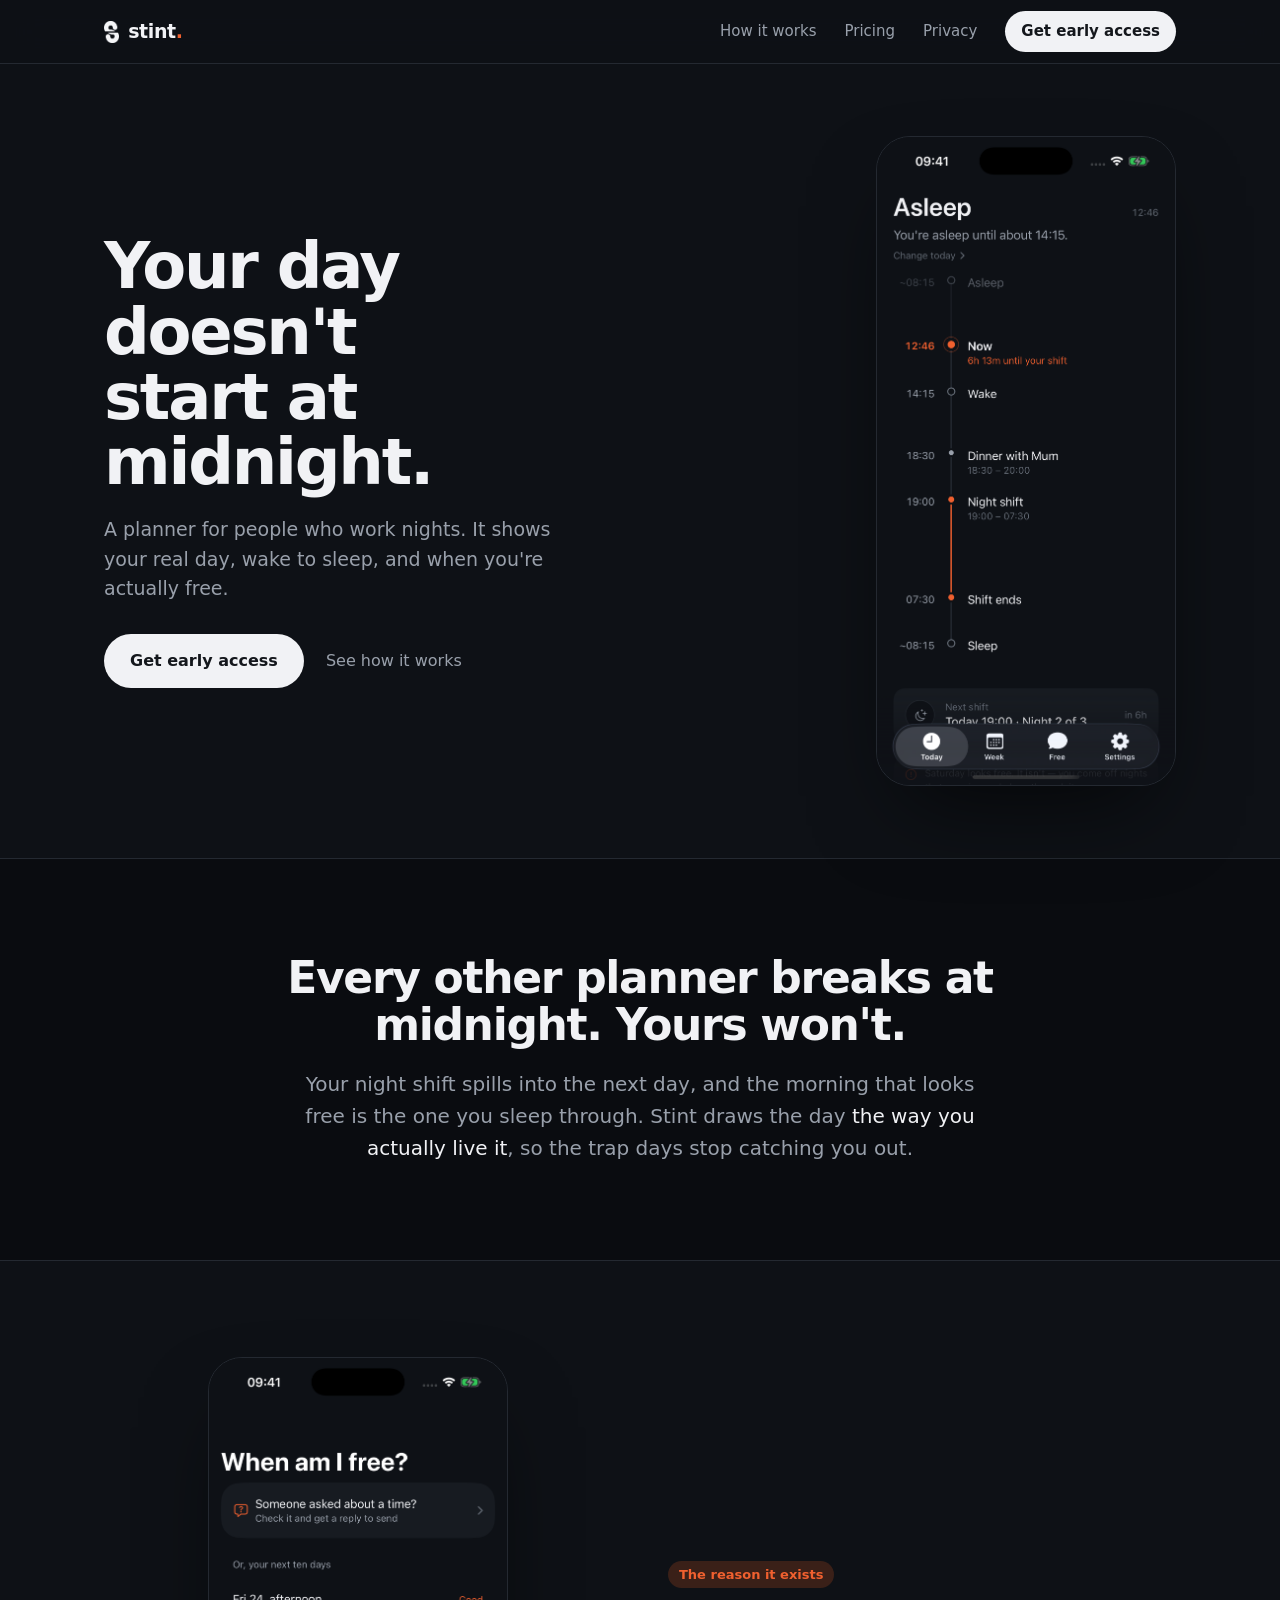
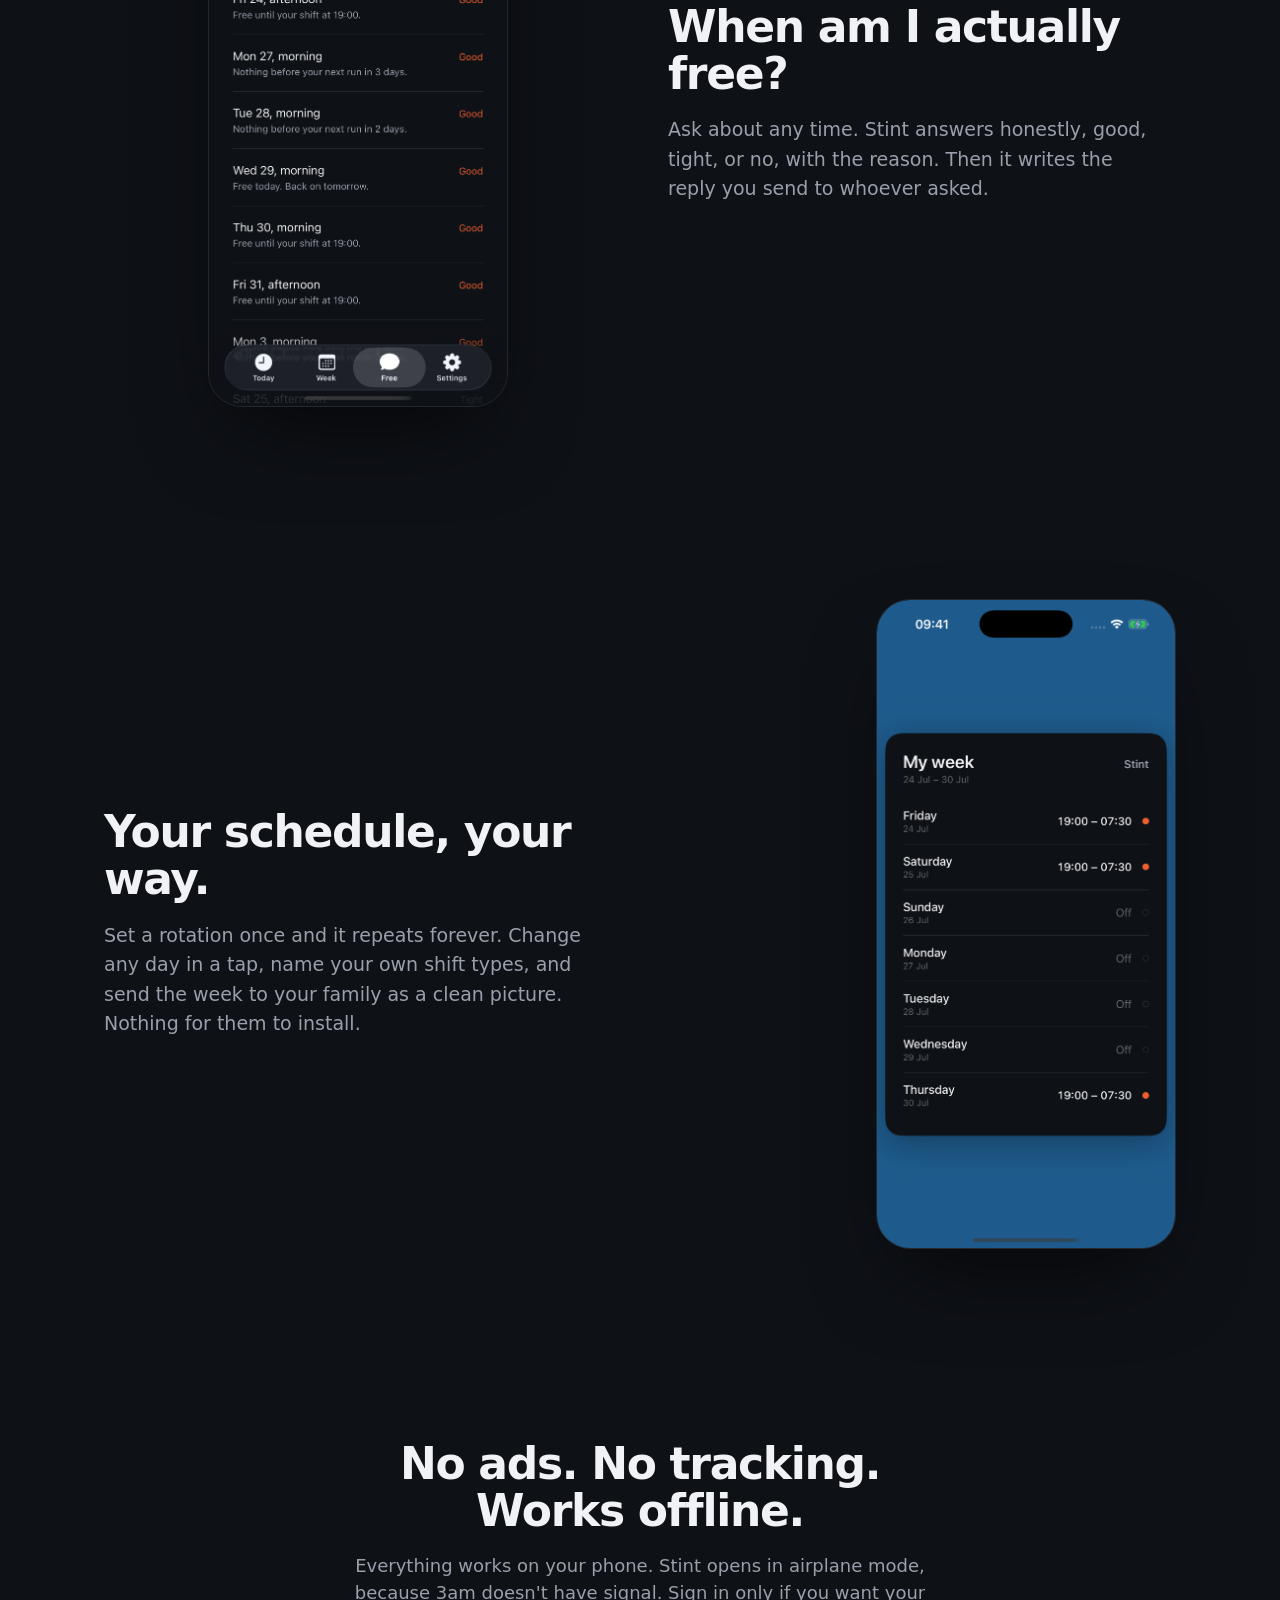
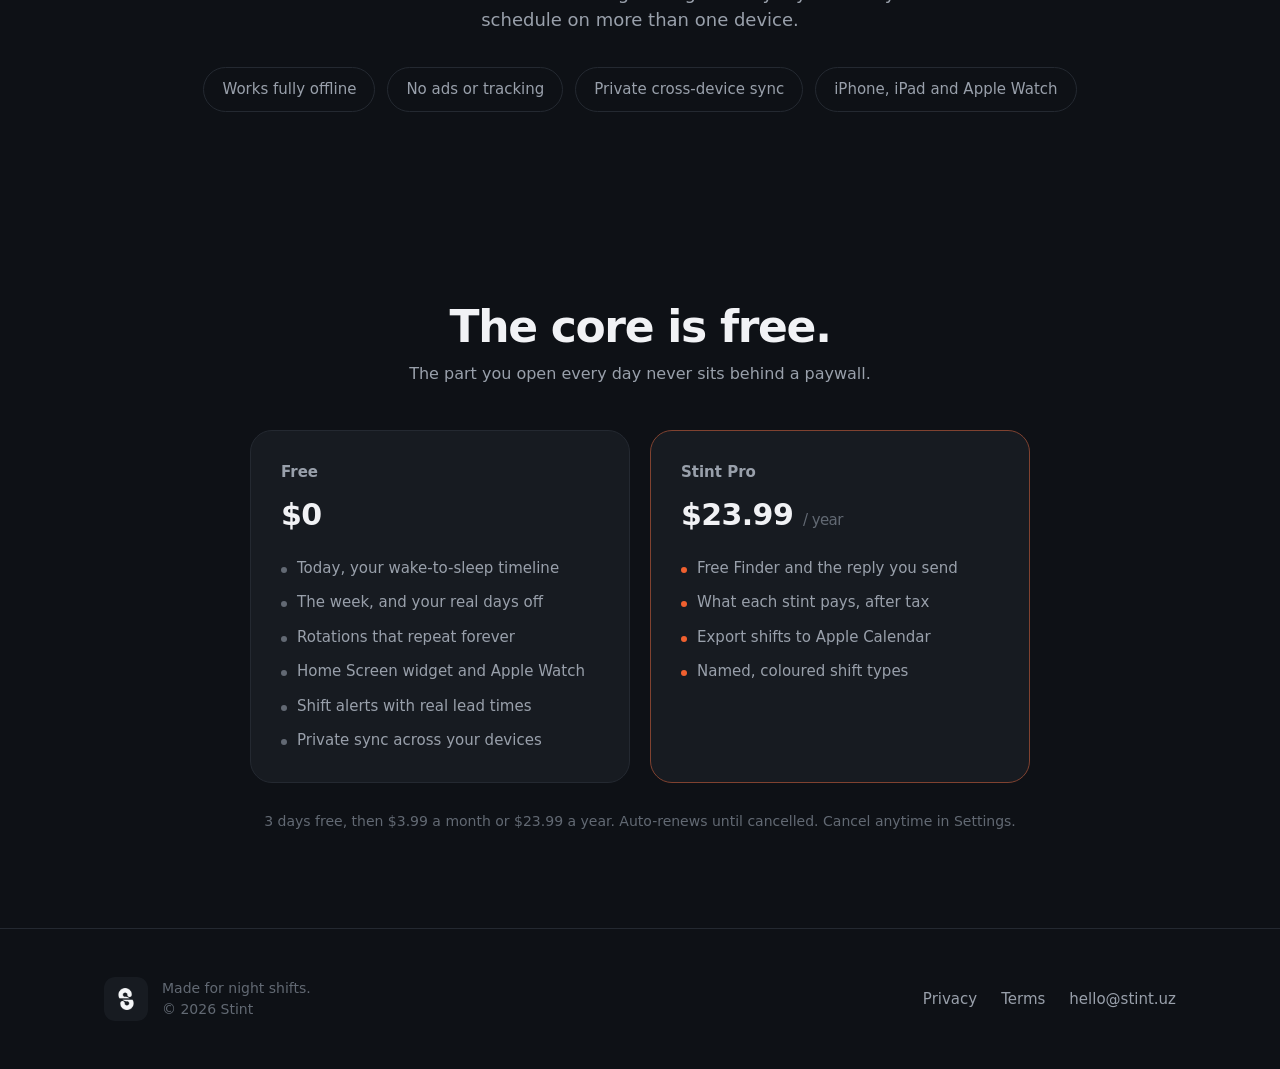
==== index.html @ 85cf30b4 "Stint marketing site (stint.uz): landing, privacy, terms Static HTML/CSS for stint.uz — landing page" ====
<!DOCTYPE html>
<html lang="en">
<head>
  <meta charset="UTF-8" />
  <meta name="viewport" content="width=device-width, initial-scale=1" />
  <title>Stint — a planner for people who work nights</title>
  <meta name="description" content="Stint is a native iOS planner for shift workers. It shows your real day, wake to sleep, draws how overnight shifts spill into the next day, and answers when you're actually free. No account, no servers, works offline." />
  <meta name="theme-color" content="#0E1116" />
  <meta property="og:title" content="Stint — when are you actually free?" />
  <meta property="og:description" content="A planner for people who work nights. Your real day, wake to sleep, and an honest answer to when you're free." />
  <meta property="og:type" content="website" />
  <meta property="og:image" content="img/icon.png" />
  <link rel="icon" type="image/png" href="img/icon.png" />
  <link rel="apple-touch-icon" href="img/icon.png" />
  <link rel="stylesheet" href="style.css" />
</head>
<body>
  <nav class="nav">
    <div class="wrap">
      <a class="wordmark" href="/"><img class="mark" src="img/mark.png" alt="" /><span>stint<span class="dot">.</span></span></a>
      <div class="nav-links">
        <a class="hide-sm" href="#how">How it works</a>
        <a class="hide-sm" href="#pricing">Pricing</a>
        <a class="hide-sm" href="privacy.html">Privacy</a>
        <a class="nav-cta" href="mailto:hello@stint.uz?subject=Stint%20early%20access">Get early access</a>
      </div>
    </div>
  </nav>

  <!-- Hero: asymmetric split -->
  <header class="hero">
    <div class="wrap">
      <div class="copy reveal">
        <h1>Your day doesn't<br />start at midnight.</h1>
        <p class="lead">A planner for people who work nights. It shows your real day, wake to sleep, and when you're actually free.</p>
        <div class="hero-actions">
          <a class="pill" href="mailto:hello@stint.uz?subject=Stint%20early%20access">Get early access</a>
          <a class="ghost" href="#how">See how it works</a>
        </div>
      </div>
      <div class="art phone-right reveal">
        <img class="shot phone" src="img/today.png" width="300" alt="The Stint Today screen: a wake-to-sleep timeline showing sleep, a personal plan, and a night shift." />
      </div>
    </div>
  </header>

  <!-- Wedge: editorial manifesto band -->
  <section class="manifesto">
    <div class="wrap reveal">
      <h2>Every other planner breaks at midnight. Yours won't.</h2>
      <p>Your night shift spills into the next day, and the morning that looks free is the one you sleep through. Stint draws the day <span class="accent">the way you actually live it</span>, so the trap days stop catching you out.</p>
    </div>
  </section>

  <!-- Free Finder: split, phone left -->
  <section class="feature reverse" id="how">
    <div class="wrap">
      <div class="copy reveal">
        <span class="chip">The reason it exists</span>
        <h2>When am I actually free?</h2>
        <p class="lead">Ask about any time. Stint answers honestly, good, tight, or no, with the reason. Then it writes the reply you send to whoever asked.</p>
      </div>
      <div class="art reveal">
        <img class="shot phone" src="img/free.png" width="300" alt="The Free screen listing upcoming windows, each with an honest verdict and a plain-language reason." />
      </div>
    </div>
  </section>

  <!-- Schedule + share: split, phone right -->
  <section class="feature">
    <div class="wrap">
      <div class="copy reveal">
        <h2>Your schedule, your way.</h2>
        <p class="lead">Set a rotation once and it repeats forever. Change any day in a tap, name your own shift types, and send the week to your family as a clean picture. Nothing for them to install.</p>
      </div>
      <div class="art phone-right reveal">
        <img class="shot phone" src="img/week.png" width="300" alt="A shareable image of the week's shifts, ready to send to family." />
      </div>
    </div>
  </section>

  <!-- Honesty band -->
  <section class="honesty">
    <div class="wrap reveal">
      <h2>No ads. No tracking. Works offline.</h2>
      <p>Everything works on your phone. Stint opens in airplane mode, because 3am doesn't have signal. Sign in only if you want your schedule on more than one device.</p>
      <div class="row">
        <span class="tag">Works fully offline</span>
        <span class="tag">No ads or tracking</span>
        <span class="tag">Private cross-device sync</span>
        <span class="tag">iPhone, iPad and Apple Watch</span>
      </div>
    </div>
  </section>

  <!-- Pricing -->
  <section class="pricing" id="pricing">
    <div class="wrap">
      <h2 class="reveal">The core is free.</h2>
      <p class="sub reveal">The part you open every day never sits behind a paywall.</p>
      <div class="tiers reveal">
        <div class="tier">
          <div class="name">Free</div>
          <div class="price">$0</div>
          <ul>
            <li>Today, your wake-to-sleep timeline</li>
            <li>The week, and your real days off</li>
            <li>Rotations that repeat forever</li>
            <li>Home Screen widget and Apple Watch</li>
            <li>Shift alerts with real lead times</li>
            <li>Private sync across your devices</li>
          </ul>
        </div>
        <div class="tier pro">
          <div class="name">Stint Pro</div>
          <div class="price">$23.99 <small>/ year</small></div>
          <ul>
            <li>Free Finder and the reply you send</li>
            <li>What each stint pays, after tax</li>
            <li>Export shifts to Apple Calendar</li>
            <li>Named, coloured shift types</li>
          </ul>
        </div>
      </div>
      <p class="fine reveal">3 days free, then $3.99 a month or $23.99 a year. Auto-renews until cancelled. Cancel anytime in Settings.</p>
    </div>
  </section>

  <footer>
    <div class="wrap">
      <div class="foot-brand">
        <img src="img/icon.png" alt="Stint app icon" width="44" height="44" />
        <span class="foot-note">Made for night shifts.<br />&copy; 2026 Stint</span>
      </div>
      <div class="foot-links">
        <a href="privacy.html">Privacy</a>
        <a href="terms.html">Terms</a>
        <a href="mailto:hello@stint.uz">hello@stint.uz</a>
      </div>
    </div>
  </footer>

  <script>
    // Reveal on scroll via IntersectionObserver (no scroll listeners). Content is
    // visible by default; we opt into the animation only when motion is welcome,
    // so a JS hiccup can never leave a section blank.
    const reduce = window.matchMedia('(prefers-reduced-motion: reduce)').matches;
    if (!reduce) {
      document.body.classList.add('reveal-on');
      const io = new IntersectionObserver((entries) => {
        for (const e of entries) {
          if (e.isIntersecting) { e.target.classList.add('in'); io.unobserve(e.target); }
        }
      }, { threshold: 0.15 });
      document.querySelectorAll('.reveal').forEach((el) => io.observe(el));
    }
  </script>
</body>
</html>
---- style.css ----
/* Stint — marketing site. Brand tokens from docs/02-BRAND.md, dark-first (the
   app's native habitat is 3am). One accent (Signal orange), used sparingly.
   System font (SF on Apple devices) to match the app. No em-dashes anywhere. */

:root {
  --canvas: #0E1116;
  --surface: #171B21;
  --surface-2: #1B2027;
  --ink: #F1F2F5;
  --ink2: #99A0AB;
  --ink3: #626973;
  --hairline: #242931;
  --signal: #F0602F;
  --signal-soft: #3A2018;
  --cta: #F1F2F5;
  --on-cta: #14171C;
  --sky-night: #0A0C10;
  --radius: 16px;
  --pill: 999px;
  --max: 1120px;
  font-family: -apple-system, BlinkMacSystemFont, "SF Pro Display", "SF Pro Text",
    system-ui, "Segoe UI", sans-serif;
}

* { box-sizing: border-box; margin: 0; padding: 0; }

html { scroll-behavior: smooth; -webkit-font-smoothing: antialiased; }

body {
  background: var(--canvas);
  color: var(--ink);
  line-height: 1.5;
  overflow-x: hidden;
}

a { color: inherit; text-decoration: none; }

.wrap { width: 100%; max-width: var(--max); margin: 0 auto; padding: 0 24px; }

/* ---------- Nav ---------- */
.nav {
  position: sticky; top: 0; z-index: 40;
  height: 64px; display: flex; align-items: center;
  background: rgba(14, 17, 22, 0.72);
  backdrop-filter: saturate(160%) blur(18px);
  -webkit-backdrop-filter: saturate(160%) blur(18px);
  border-bottom: 1px solid var(--hairline);
}
.nav .wrap { display: flex; align-items: center; justify-content: space-between; }
.wordmark { display: inline-flex; align-items: center; gap: 9px; font-weight: 600; font-size: 19px; letter-spacing: -0.02em; }
.wordmark .mark { height: 22px; width: auto; display: block; }
.wordmark .dot { color: var(--signal); }
.nav-links { display: flex; align-items: center; gap: 28px; }
.nav-links a { color: var(--ink2); font-size: 15px; transition: color .2s ease; }
.nav-links a:hover { color: var(--ink); }
.nav-cta {
  background: var(--cta); color: var(--on-cta) !important;
  padding: 9px 16px; border-radius: var(--pill); font-weight: 600; font-size: 14px;
  transition: transform .2s cubic-bezier(.16,1,.3,1), opacity .2s ease;
}
.nav-cta:hover { opacity: .92; }
.nav-cta:active { transform: scale(.97); }
@media (max-width: 680px) { .nav-links .hide-sm { display: none; } }

/* ---------- Buttons ---------- */
.pill {
  display: inline-flex; align-items: center; gap: 8px;
  background: var(--cta); color: var(--on-cta);
  padding: 15px 26px; border-radius: var(--pill);
  font-weight: 600; font-size: 16px;
  transition: transform .2s cubic-bezier(.16,1,.3,1), opacity .2s ease;
}
.pill:hover { opacity: .93; }
.pill:active { transform: translateY(1px) scale(.99); }
.ghost { color: var(--ink2); font-weight: 500; font-size: 16px; transition: color .2s ease; }
.ghost:hover { color: var(--ink); }

/* ---------- Sections ---------- */
section { padding: 96px 0; }
.eyebrow { color: var(--ink3); font-size: 13px; font-weight: 500; letter-spacing: .01em; margin-bottom: 14px; }

h1 { font-size: clamp(40px, 6.4vw, 64px); line-height: 1.02; letter-spacing: -0.035em; font-weight: 600; }
h2 { font-size: clamp(30px, 4.4vw, 44px); line-height: 1.06; letter-spacing: -0.03em; font-weight: 600; }
.lead { color: var(--ink2); font-size: clamp(17px, 2.1vw, 19px); line-height: 1.55; max-width: 40ch; }

/* Hero */
.hero { padding-top: 72px; padding-bottom: 72px; }
.hero .wrap { display: grid; grid-template-columns: 1.05fr 0.95fr; gap: 48px; align-items: center; }
.hero h1 { margin-bottom: 20px; }
.hero .lead { margin-bottom: 30px; }
.hero-actions { display: flex; align-items: center; gap: 22px; }
.shot { border-radius: 34px; border: 1px solid var(--hairline); box-shadow: 0 40px 90px -30px rgba(0,0,0,.7); display: block; width: 100%; }
.phone { max-width: 300px; margin: 0 auto; }
.phone-right { justify-self: end; }
@media (max-width: 860px) {
  .hero .wrap { grid-template-columns: 1fr; gap: 40px; }
  .phone { max-width: 260px; }
  .hero-actions { justify-content: flex-start; }
}

/* Manifesto band */
.manifesto { background: var(--sky-night); border-top: 1px solid var(--hairline); border-bottom: 1px solid var(--hairline); }
.manifesto .wrap { max-width: 760px; text-align: center; }
.manifesto h2 { margin-bottom: 20px; }
.manifesto p { color: var(--ink2); font-size: clamp(17px, 2.2vw, 20px); line-height: 1.6; max-width: 62ch; margin: 0 auto; }
.manifesto .accent { color: var(--ink); }

/* Feature split */
.feature .wrap { display: grid; grid-template-columns: 1fr 1fr; gap: 56px; align-items: center; }
.feature.reverse .wrap .copy { order: 2; }
.feature.reverse .wrap .art { order: 1; }
.feature .copy h2 { margin-bottom: 18px; }
.chip { display: inline-block; color: var(--signal); background: var(--signal-soft); font-size: 13px; font-weight: 600; padding: 4px 11px; border-radius: var(--pill); margin-bottom: 16px; }
@media (max-width: 860px) {
  .feature .wrap { grid-template-columns: 1fr; gap: 36px; }
  .feature.reverse .wrap .copy { order: 1; }
  .feature.reverse .wrap .art { order: 2; }
}

/* Honesty band */
.honesty { text-align: center; }
.honesty h2 { max-width: 20ch; margin: 0 auto 18px; }
.honesty p { color: var(--ink2); font-size: 18px; max-width: 52ch; margin: 0 auto; }
.honesty .row { display: flex; justify-content: center; flex-wrap: wrap; gap: 12px; margin-top: 34px; }
.tag { border: 1px solid var(--hairline); color: var(--ink2); border-radius: var(--pill); padding: 10px 18px; font-size: 15px; font-weight: 500; }

/* Pricing */
.pricing { text-align: center; }
.pricing > .wrap > h2 { margin-bottom: 12px; }
.pricing .sub { color: var(--ink2); margin-bottom: 44px; }
.tiers { display: grid; grid-template-columns: 1fr 1fr; gap: 20px; max-width: 780px; margin: 0 auto; text-align: left; }
.tier { border: 1px solid var(--hairline); border-radius: 22px; padding: 30px; background: var(--surface); }
.tier.pro { border-color: color-mix(in srgb, var(--signal) 45%, var(--hairline)); }
.tier .name { font-size: 15px; color: var(--ink2); font-weight: 600; }
.tier .price { font-size: 30px; font-weight: 600; letter-spacing: -0.02em; margin: 8px 0 4px; font-variant-numeric: tabular-nums; }
.tier .price small { font-size: 15px; color: var(--ink3); font-weight: 500; }
.tier ul { list-style: none; margin-top: 20px; display: grid; gap: 12px; }
.tier li { color: var(--ink2); font-size: 15px; display: flex; gap: 10px; align-items: baseline; }
.tier li::before { content: ""; width: 6px; height: 6px; border-radius: 50%; flex: none; margin-top: 7px; background: var(--ink3); }
.tier.pro li::before { background: var(--signal); }
.pricing .fine { color: var(--ink3); font-size: 14px; margin-top: 28px; }
@media (max-width: 680px) { .tiers { grid-template-columns: 1fr; } }

/* Footer */
footer { border-top: 1px solid var(--hairline); padding: 48px 0; }
footer .wrap { display: flex; justify-content: space-between; align-items: center; gap: 20px; flex-wrap: wrap; }
.foot-brand { display: flex; align-items: center; gap: 14px; }
.foot-brand img { width: 44px; height: 44px; border-radius: 11px; display: block; }
.foot-links { display: flex; gap: 24px; }
.foot-links a { color: var(--ink2); font-size: 15px; transition: color .2s ease; }
.foot-links a:hover { color: var(--ink); }
.foot-note { color: var(--ink3); font-size: 14px; }

/* Reveal on scroll. Progressive enhancement: content is visible by default, and
   only the `reveal-on` class (added by JS, and never under reduced motion) opts
   into the hidden-start. So if JS fails or is slow, nothing is ever blank. */
.reveal { transition: opacity .7s cubic-bezier(.16,1,.3,1), transform .7s cubic-bezier(.16,1,.3,1); }
body.reveal-on .reveal { opacity: 0; transform: translateY(18px); }
body.reveal-on .reveal.in { opacity: 1; transform: none; }
@media (prefers-reduced-motion: reduce) {
  html { scroll-behavior: auto; }
  .reveal { transition: none; }
}

/* Legal pages */
.legal { max-width: 720px; margin: 0 auto; padding: 64px 24px 96px; }
.legal a.back { color: var(--ink2); font-size: 15px; }
.legal h1 { font-size: clamp(32px, 5vw, 44px); margin: 24px 0 8px; }
.legal .updated { color: var(--ink3); font-size: 14px; margin-bottom: 40px; }
.legal h2 { font-size: 21px; margin: 36px 0 12px; letter-spacing: -0.01em; }
.legal p, .legal li { color: var(--ink2); font-size: 16px; line-height: 1.7; margin-bottom: 12px; }
.legal ul { padding-left: 20px; margin-bottom: 12px; }
.legal strong { color: var(--ink); font-weight: 600; }
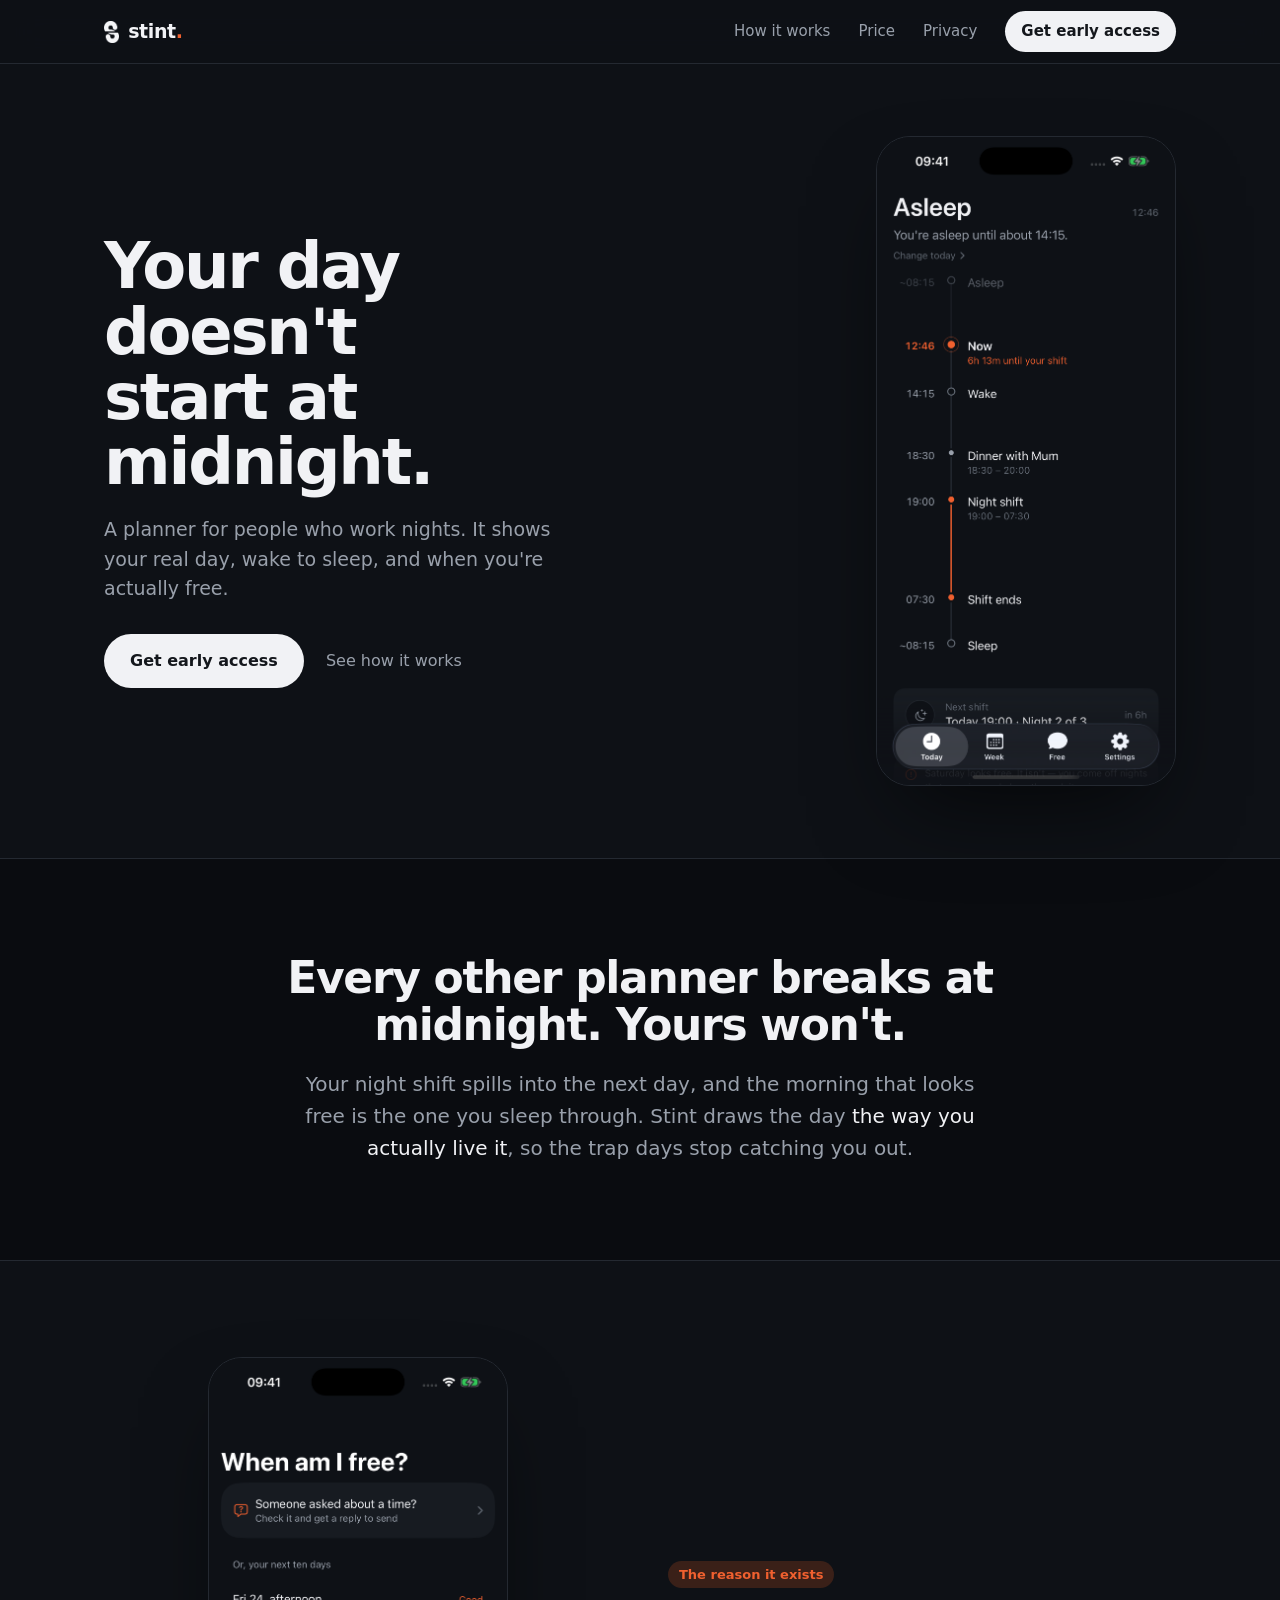
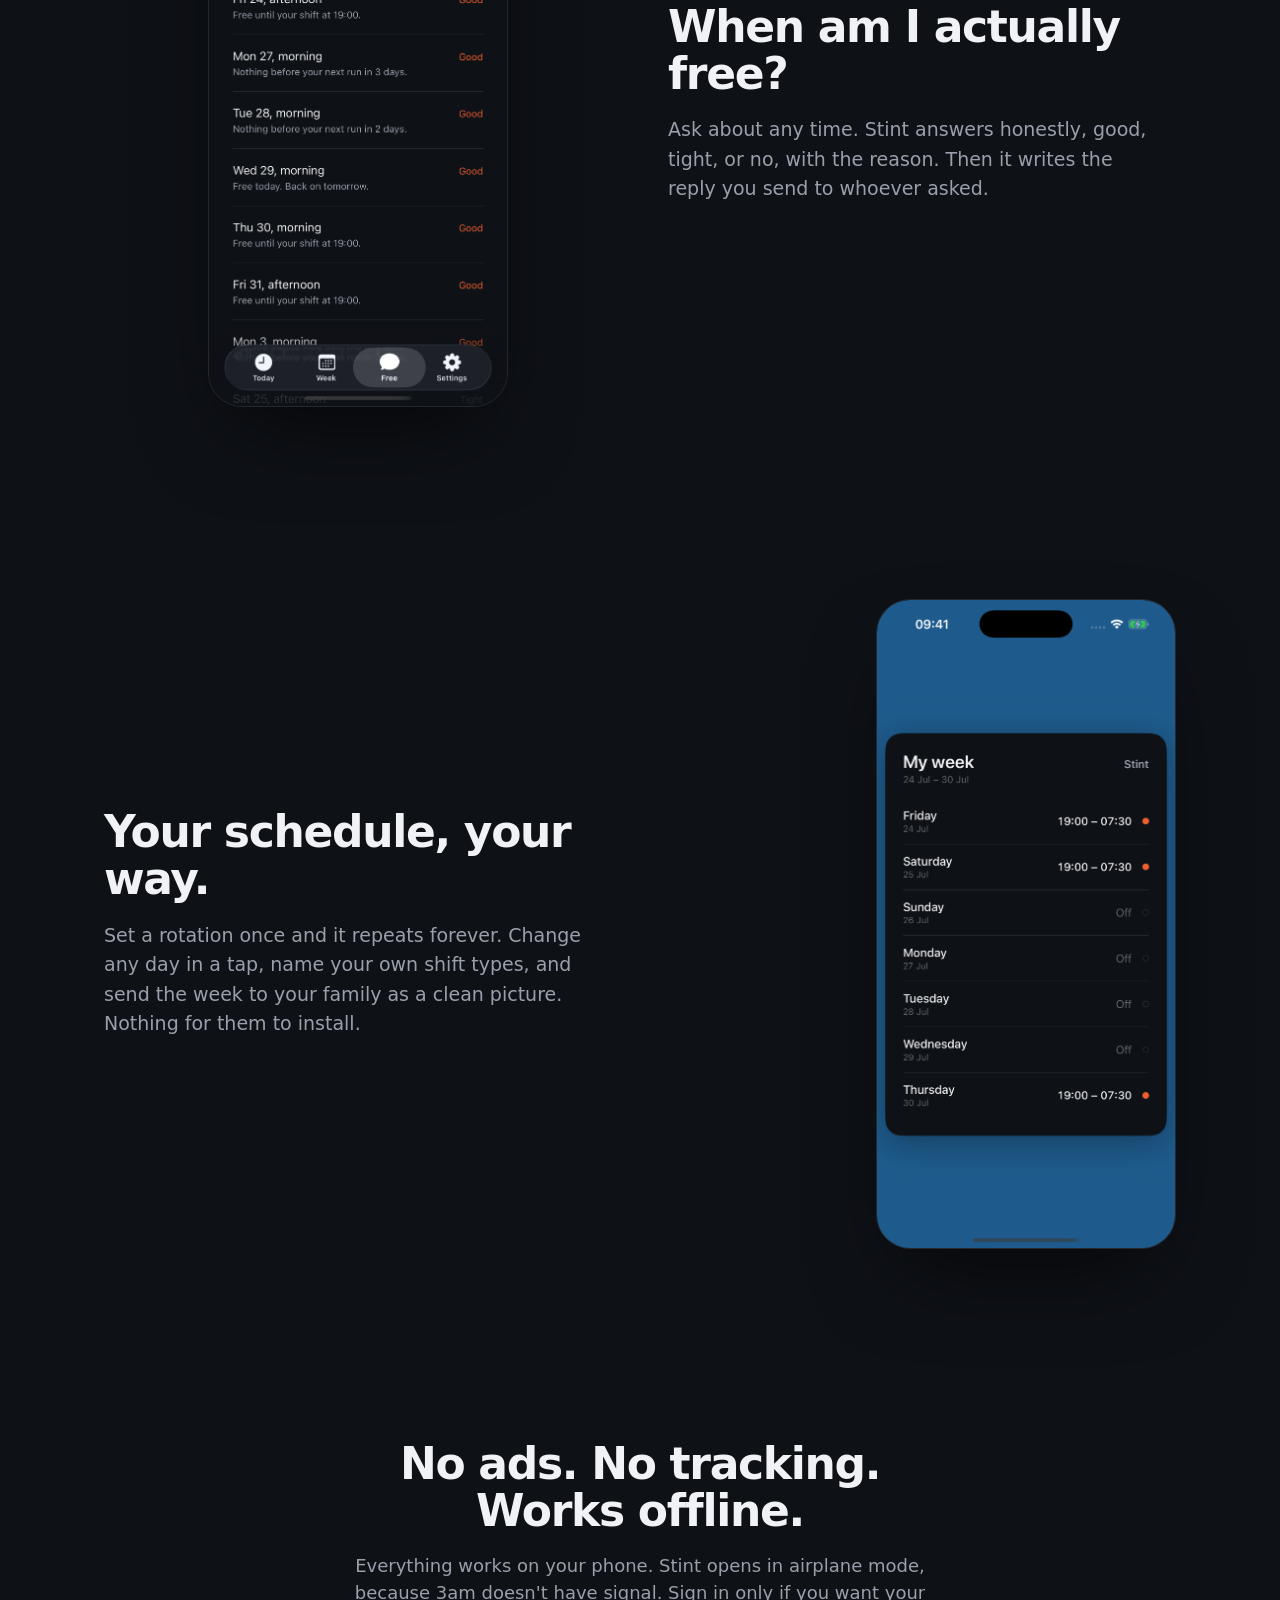
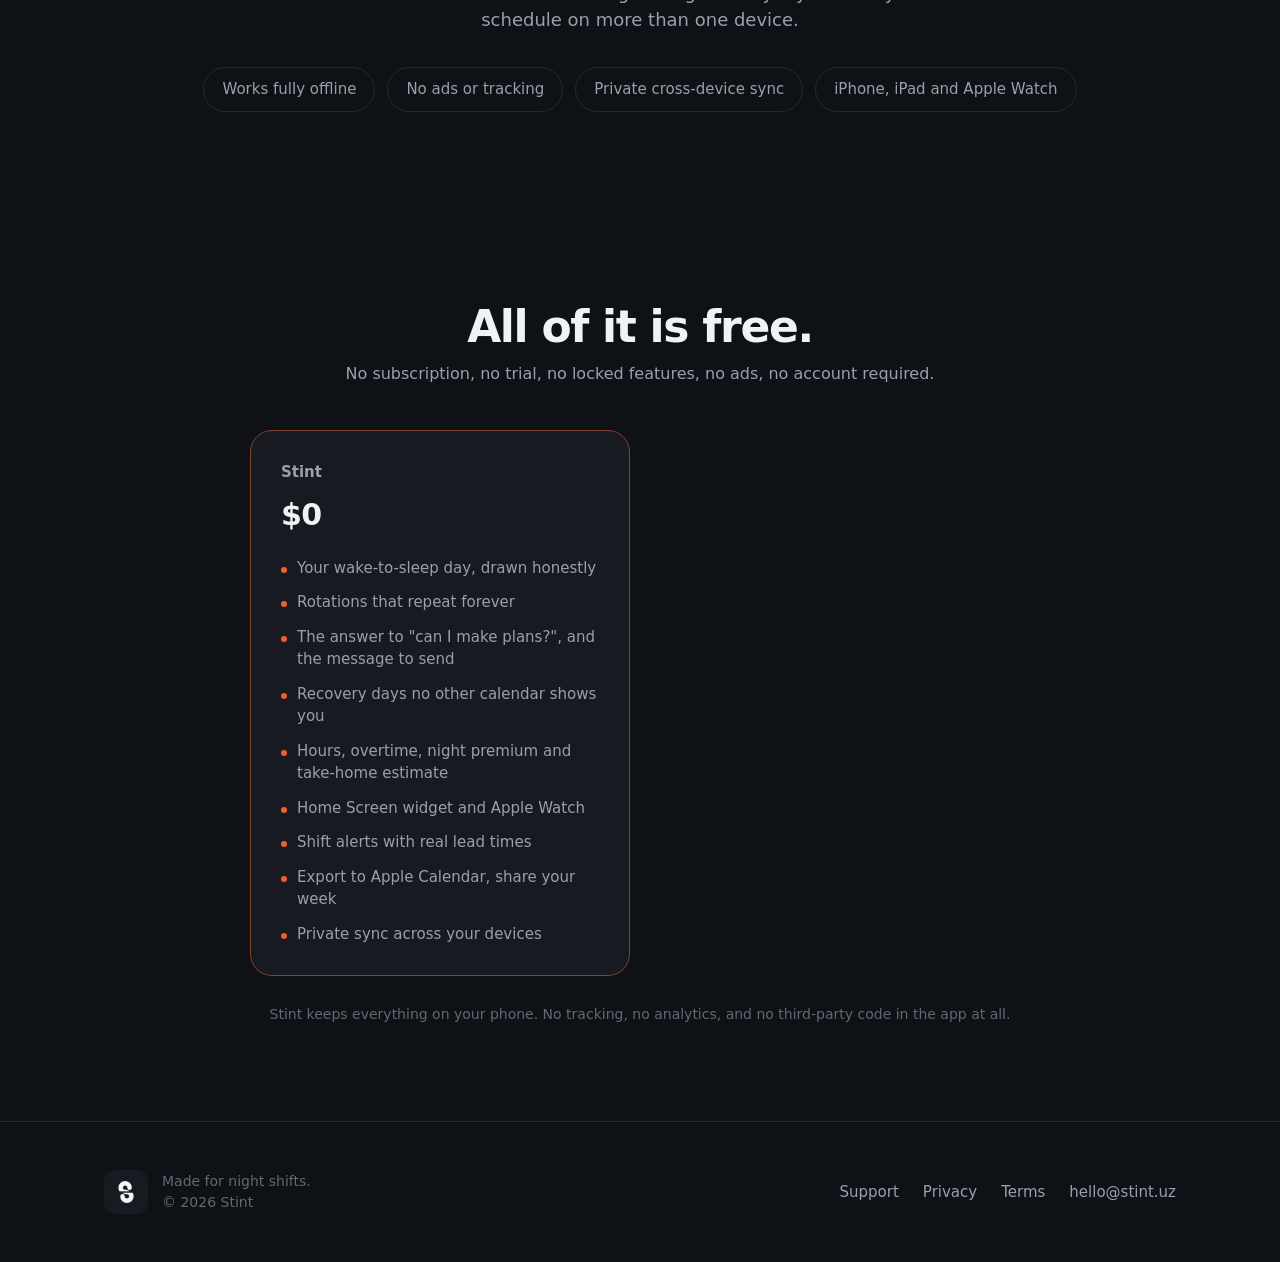
==== commit b6e71b1f: "Free forever: retire the paywall from the site, and add a real support page The app now ships every " ====
--- a/index.html
+++ b/index.html
@@ -20,7 +20,7 @@
       <a class="wordmark" href="/"><img class="mark" src="img/mark.png" alt="" /><span>stint<span class="dot">.</span></span></a>
       <div class="nav-links">
         <a class="hide-sm" href="#how">How it works</a>
-        <a class="hide-sm" href="#pricing">Pricing</a>
+        <a class="hide-sm" href="#pricing">Price</a>
         <a class="hide-sm" href="privacy.html">Privacy</a>
         <a class="nav-cta" href="mailto:hello@stint.uz?subject=Stint%20early%20access">Get early access</a>
       </div>
@@ -96,33 +96,26 @@
   <!-- Pricing -->
   <section class="pricing" id="pricing">
     <div class="wrap">
-      <h2 class="reveal">The core is free.</h2>
-      <p class="sub reveal">The part you open every day never sits behind a paywall.</p>
+      <h2 class="reveal">All of it is free.</h2>
+      <p class="sub reveal">No subscription, no trial, no locked features, no ads, no account required.</p>
       <div class="tiers reveal">
-        <div class="tier">
-          <div class="name">Free</div>
+        <div class="tier pro">
+          <div class="name">Stint</div>
           <div class="price">$0</div>
           <ul>
-            <li>Today, your wake-to-sleep timeline</li>
-            <li>The week, and your real days off</li>
+            <li>Your wake-to-sleep day, drawn honestly</li>
             <li>Rotations that repeat forever</li>
+            <li>The answer to "can I make plans?", and the message to send</li>
+            <li>Recovery days no other calendar shows you</li>
+            <li>Hours, overtime, night premium and take-home estimate</li>
             <li>Home Screen widget and Apple Watch</li>
             <li>Shift alerts with real lead times</li>
+            <li>Export to Apple Calendar, share your week</li>
             <li>Private sync across your devices</li>
           </ul>
         </div>
-        <div class="tier pro">
-          <div class="name">Stint Pro</div>
-          <div class="price">$23.99 <small>/ year</small></div>
-          <ul>
-            <li>Free Finder and the reply you send</li>
-            <li>What each stint pays, after tax</li>
-            <li>Export shifts to Apple Calendar</li>
-            <li>Named, coloured shift types</li>
-          </ul>
-        </div>
       </div>
-      <p class="fine reveal">3 days free, then $3.99 a month or $23.99 a year. Auto-renews until cancelled. Cancel anytime in Settings.</p>
+      <p class="fine reveal">Stint keeps everything on your phone. No tracking, no analytics, and no third-party code in the app at all.</p>
     </div>
   </section>
 
@@ -133,6 +126,7 @@
         <span class="foot-note">Made for night shifts.<br />&copy; 2026 Stint</span>
       </div>
       <div class="foot-links">
+        <a href="support.html">Support</a>
         <a href="privacy.html">Privacy</a>
         <a href="terms.html">Terms</a>
         <a href="mailto:hello@stint.uz">hello@stint.uz</a>
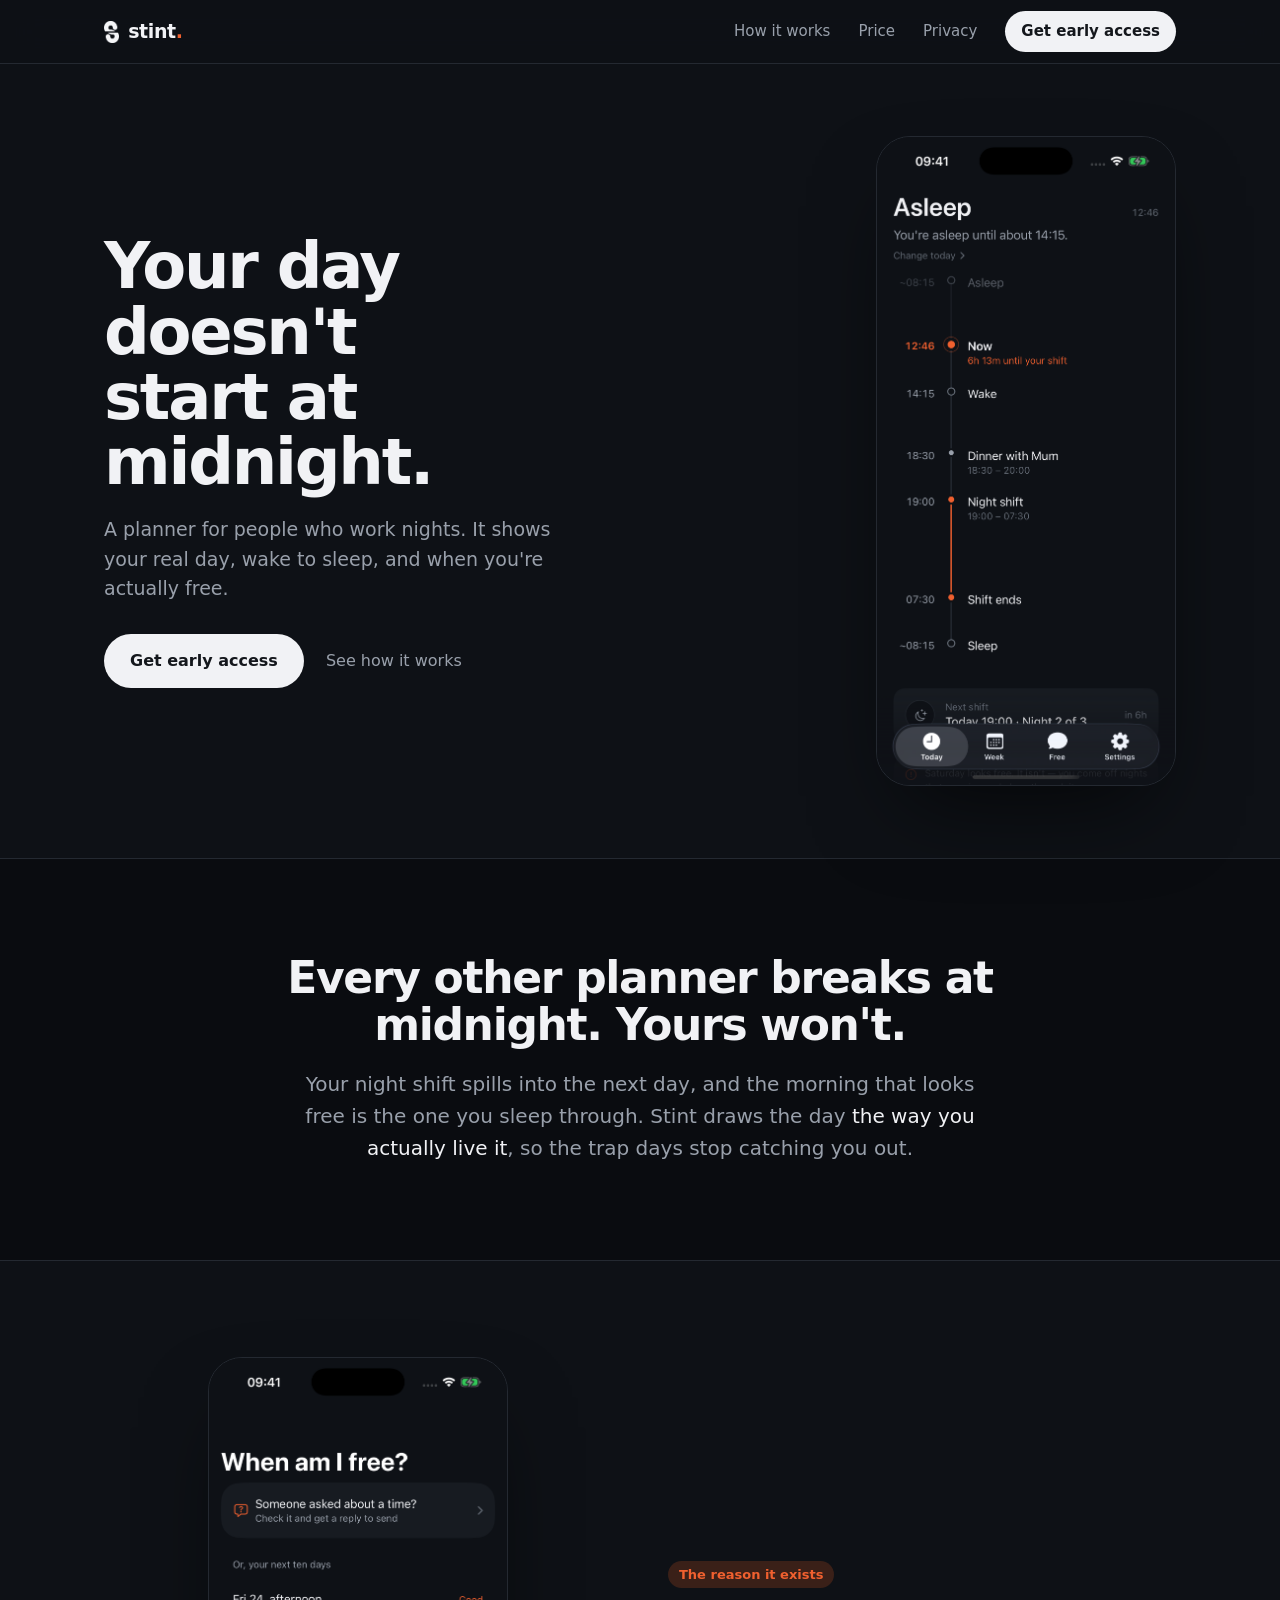
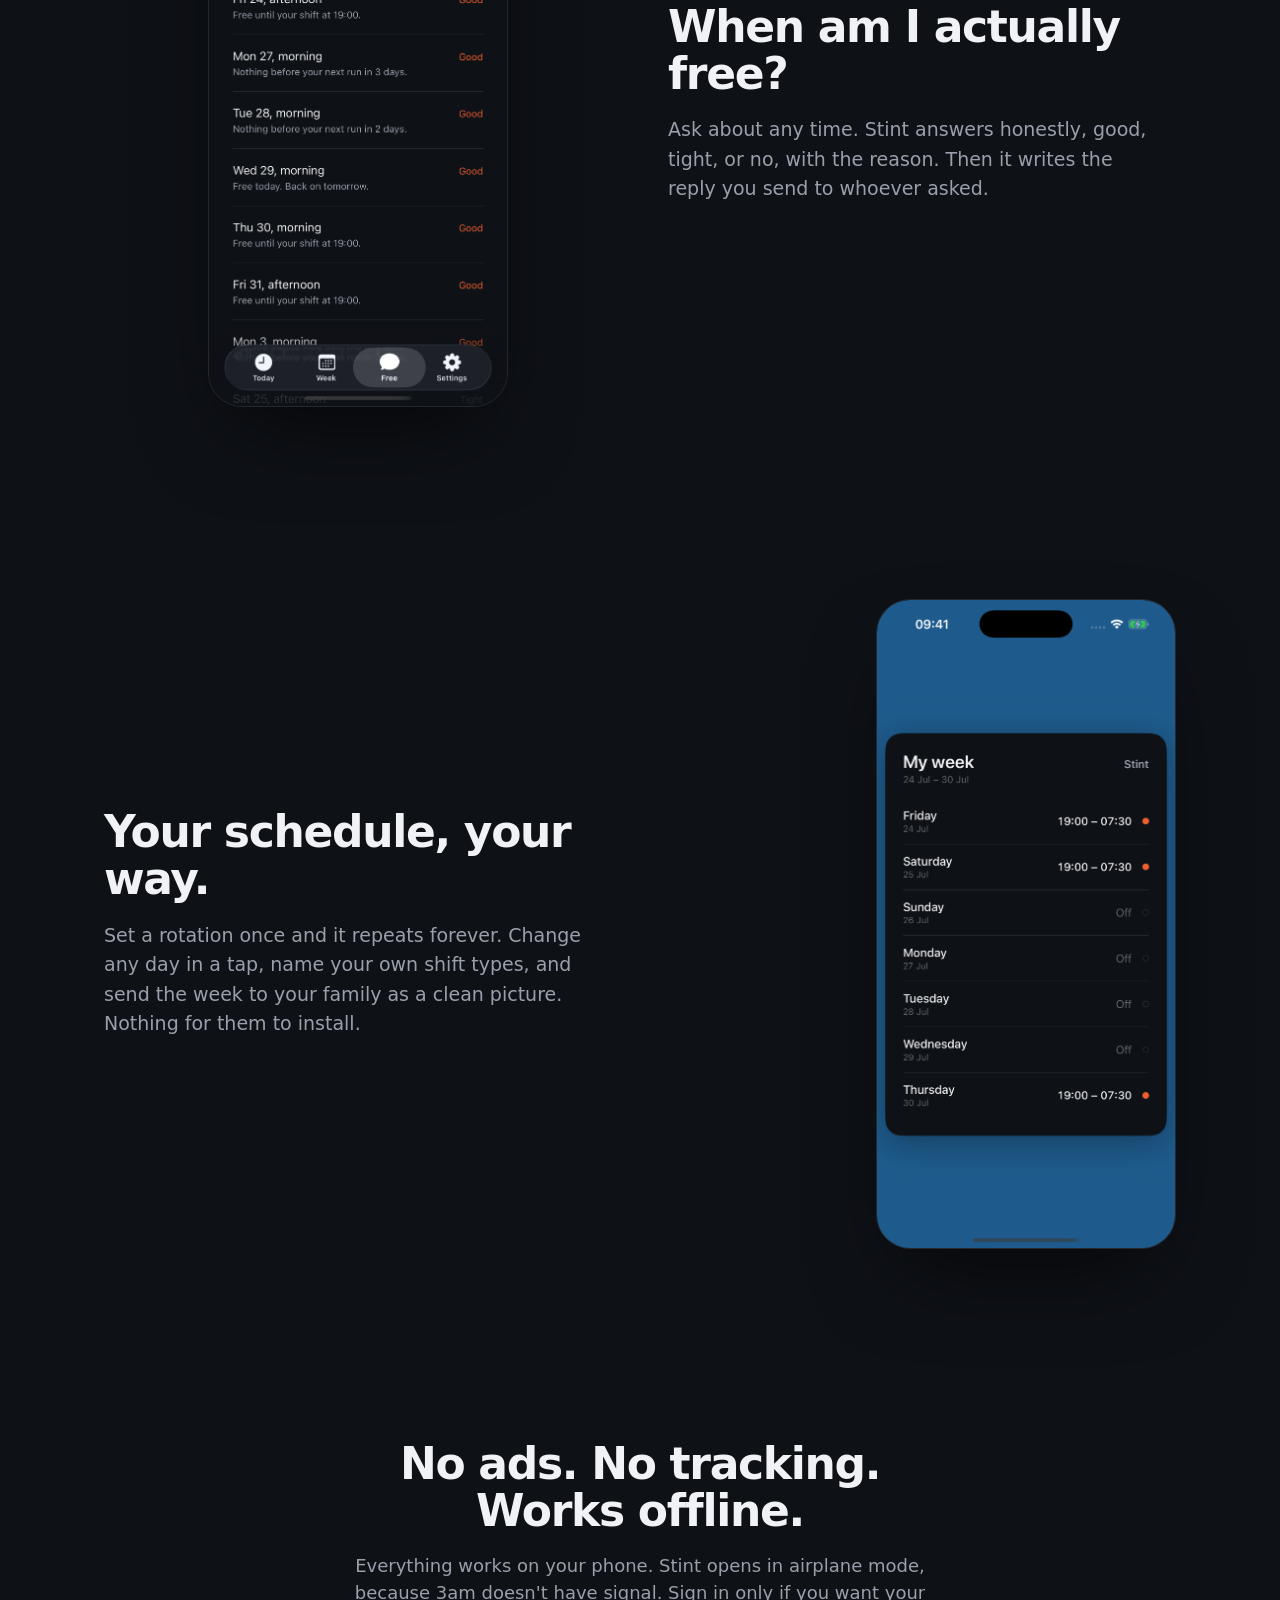
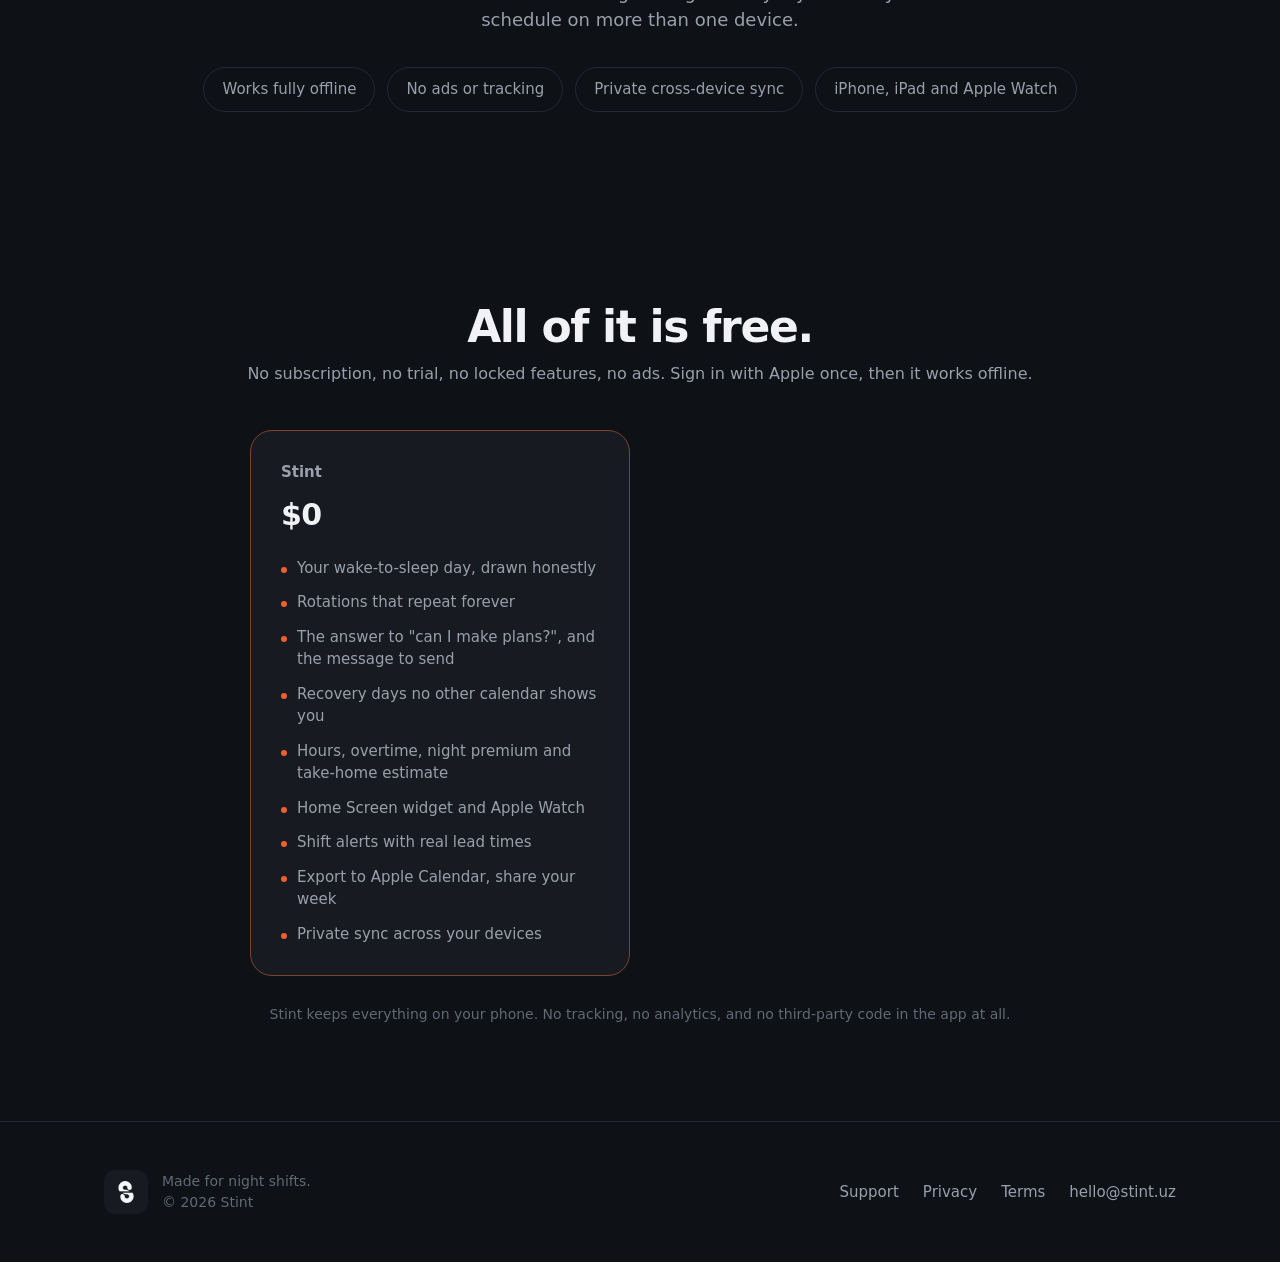
==== commit 73116eb8: "WIP snapshot (uncommitted work as of 2026-11-06, backup only)" ====
--- a/index.html
+++ b/index.html
@@ -97,7 +97,7 @@
   <section class="pricing" id="pricing">
     <div class="wrap">
       <h2 class="reveal">All of it is free.</h2>
-      <p class="sub reveal">No subscription, no trial, no locked features, no ads, no account required.</p>
+      <p class="sub reveal">No subscription, no trial, no locked features, no ads. Sign in with Apple once, then it works offline.</p>
       <div class="tiers reveal">
         <div class="tier pro">
           <div class="name">Stint</div>
